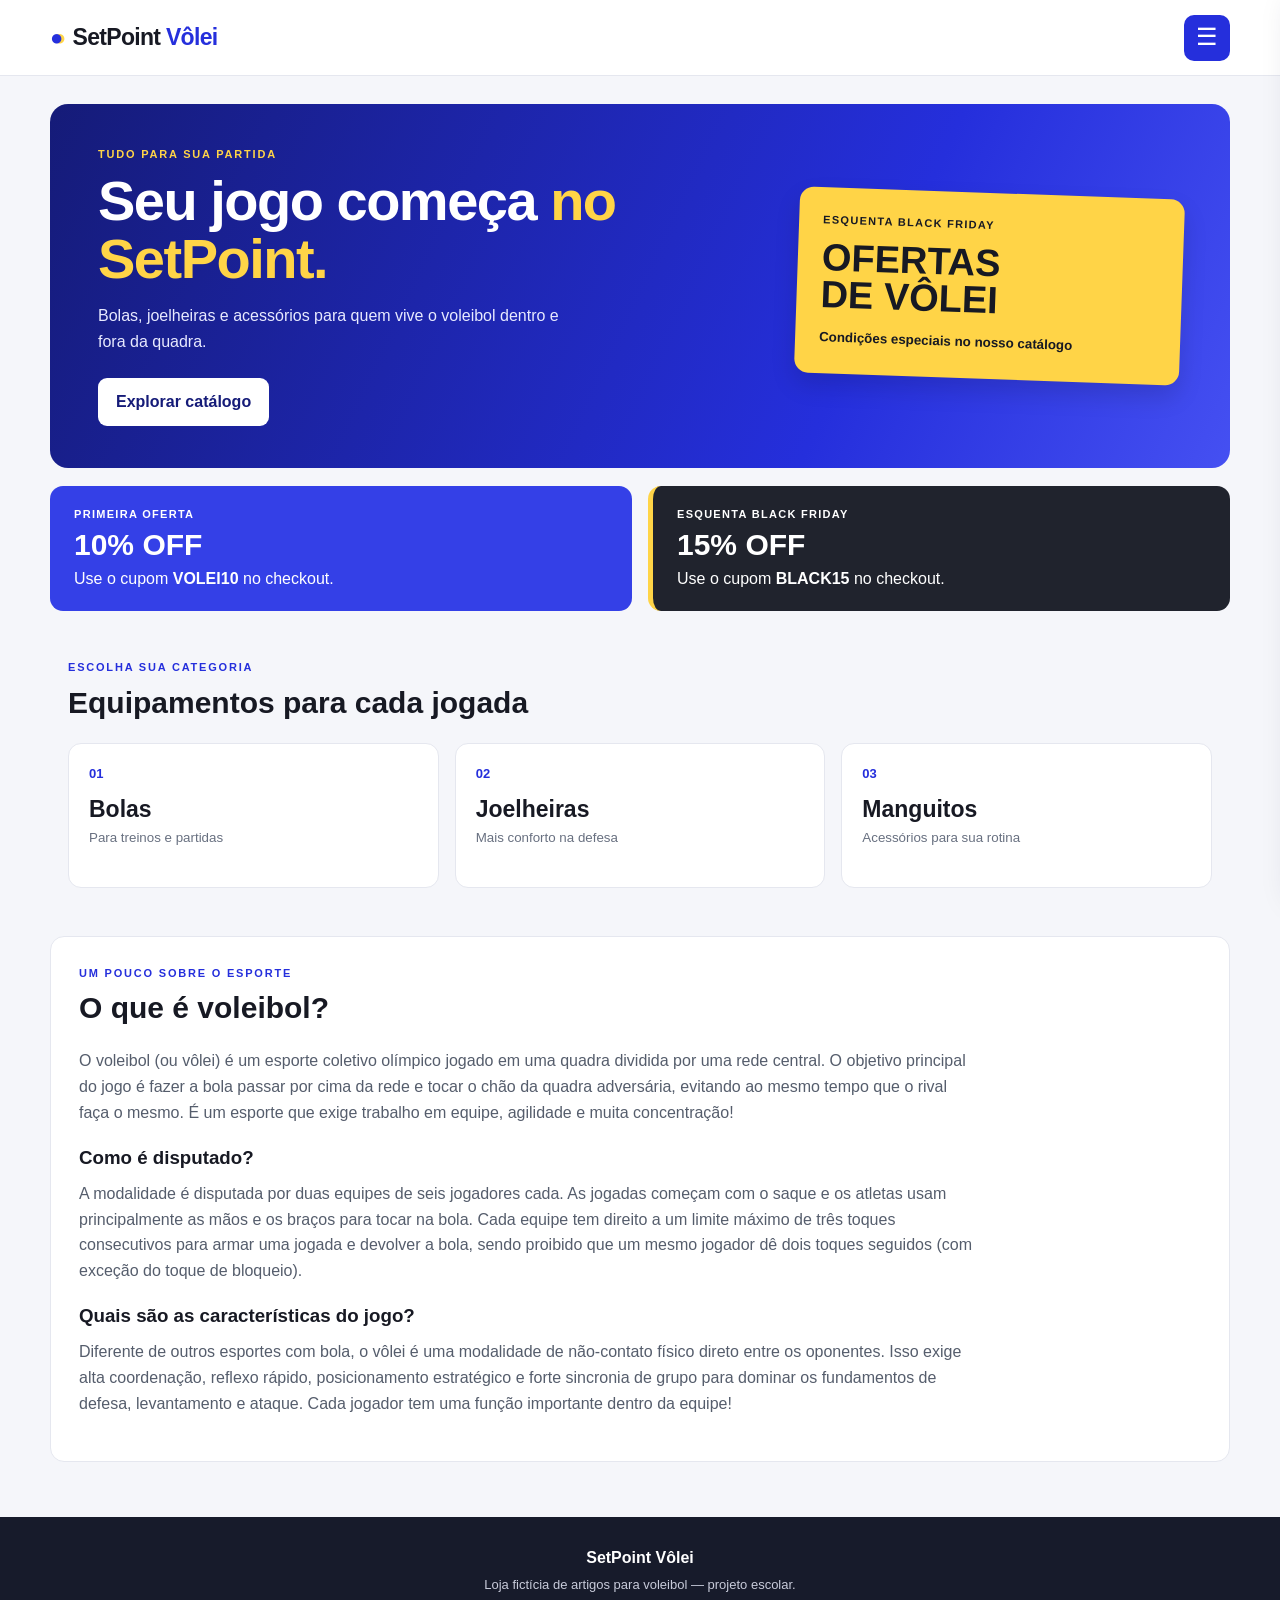
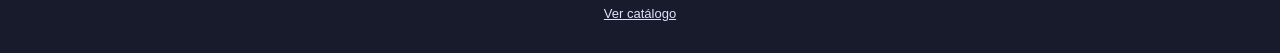
==== index.html @ eaafa92f "Add files via upload" ====
<!DOCTYPE html>
<html lang="pt-BR">
<head>
  <meta charset="UTF-8">
  <meta name="viewport" content="width=device-width, initial-scale=1.0">
  <meta name="theme-color" content="#2029d8">
  <title>Página Inicial | SetPoint Vôlei</title>
  <link rel="stylesheet" href="style.css">
  <script src="js.js" defer></script>
  
</head>
<body>

<header class="site-header">
  <a class="marca" href="index.html"><span class="marca-bola">●</span><span>SetPoint <b>Vôlei</b></span></a>
  <button class="botao-menu-abrir" type="button" onclick="showSidebar()" aria-label="Abrir menu">☰</button>
  <nav class="sidebar" id="mySidebar" aria-label="Menu principal">
    <button class="botao-menu" type="button" onclick="hideSidebar()" aria-label="Fechar menu">✕</button>
    <ul class="elementos-menu">
      <li><a href="index.html">Página Inicial</a></li>
      <li><a href="produtos.html">Destaques</a></li>
      <li><a href="catalogo.html">Catálogo</a></li>
      <li><a href="carrinho.html">Carrinho <span id="contador-carrinho" class="contador-carrinho">0</span></a></li>
      <li><a href="cadastro.html">Cadastro</a></li>
      <li><a href="login.html">Login</a></li>
      <li><a href="perfil.html">Perfil</a></li>
      <li><a href="emprestimos.html">Empréstimos</a></li>
    </ul>
  </nav>
  <div class="overlay" id="overlay" onclick="hideSidebar()"></div>
</header>


<main>
  <section class="hero">
    <div class="hero-texto">
      <span class="etiqueta">TUDO PARA SUA PARTIDA</span>
      <h1>Seu jogo começa <span>no SetPoint.</span></h1>
      <p>Bolas, joelheiras e acessórios para quem vive o voleibol dentro e fora da quadra.</p>
      <a class="botao botao-claro" href="catalogo.html">Explorar catálogo</a>
    </div>
    <div class="hero-destaque">
      <span>ESQUENTA BLACK FRIDAY</span>
      <strong>OFERTAS<br>DE VÔLEI</strong>
      <small>Condições especiais no nosso catálogo</small>
    </div>
  </section>

  <section class="faixa-cupons" aria-label="Cupons de desconto">
    <article class="cupom-card cupom-azul">
      <span>PRIMEIRA OFERTA</span><strong>10% OFF</strong>
      <p>Use o cupom <b>VOLEI10</b> no checkout.</p>
    </article>
    <article class="cupom-card cupom-escuro">
      <span>ESQUENTA BLACK FRIDAY</span><strong>15% OFF</strong>
      <p>Use o cupom <b>BLACK15</b> no checkout.</p>
    </article>
  </section>

  <section class="secao-home">
    <div class="titulo-secao"><span>ESCOLHA SUA CATEGORIA</span><h2>Equipamentos para cada jogada</h2></div>
    <div class="categorias-home">
      <a class="categoria-home" href="catalogo.html#bolas"><b>01</b><span>Bolas</span><small>Para treinos e partidas</small></a>
      <a class="categoria-home" href="catalogo.html#joelheiras"><b>02</b><span>Joelheiras</span><small>Mais conforto na defesa</small></a>
      <a class="categoria-home" href="catalogo.html#manguitos"><b>03</b><span>Manguitos</span><small>Acessórios para sua rotina</small></a>
    </div>
  </section>

  <section class="secao-home sobre-volei">
    <div class="titulo-secao"><span>UM POUCO SOBRE O ESPORTE</span><h2>O que é voleibol?</h2></div>
    <p>O voleibol (ou vôlei) é um esporte coletivo olímpico jogado em uma quadra dividida por uma rede central. O objetivo principal do jogo é fazer a bola passar por cima da rede e tocar o chão da quadra adversária, evitando ao mesmo tempo que o rival faça o mesmo. É um esporte que exige trabalho em equipe, agilidade e muita concentração!</p>
    <h3>Como é disputado?</h3>
    <p>A modalidade é disputada por duas equipes de seis jogadores cada. As jogadas começam com o saque e os atletas usam principalmente as mãos e os braços para tocar na bola. Cada equipe tem direito a um limite máximo de três toques consecutivos para armar uma jogada e devolver a bola, sendo proibido que um mesmo jogador dê dois toques seguidos (com exceção do toque de bloqueio).</p>
    <h3>Quais são as características do jogo?</h3>
    <p>Diferente de outros esportes com bola, o vôlei é uma modalidade de não-contato físico direto entre os oponentes. Isso exige alta coordenação, reflexo rápido, posicionamento estratégico e forte sincronia de grupo para dominar os fundamentos de defesa, levantamento e ataque. Cada jogador tem uma função importante dentro da equipe!</p>
  </section>
</main>


<footer class="rodape">
  <strong>SetPoint Vôlei</strong>
  <p>Loja fictícia de artigos para voleibol — projeto escolar.</p>
  <a href="catalogo.html">Ver catálogo</a>
</footer>


</body>
</html>
---- style.css ----
/* SetPoint Vôlei — visual simples, esportivo e responsivo */
:root {
  --azul: #252fdc;
  --azul-escuro: #151b78;
  --azul-claro: #edf0ff;
  --preto: #171923;
  --cinza: #687080;
  --fundo: #f5f6fa;
  --branco: #fff;
  --amarelo: #ffd447;
  --borda: #e5e7ef;
}
* { box-sizing: border-box; margin: 0; padding: 0; }
html { scroll-behavior: smooth; }
body {
  font-family: Arial, Helvetica, sans-serif;
  color: var(--preto);
  background: var(--fundo);
  line-height: 1.6;
  min-height: 100vh;
}
a { color: var(--azul); }
button, input { font: inherit; }
.site-header {
  min-height: 76px; padding: 12px max(24px, calc((100% - 1180px)/2));
  display: flex; align-items: center; justify-content: space-between;
  background: var(--branco); border-bottom: 1px solid var(--borda);
  position: relative; z-index: 5;
}
.marca { display: inline-flex; gap: 10px; align-items: center; text-decoration: none; color: var(--preto); font-size: 23px; font-weight: 800; letter-spacing: -.7px; }
.marca b { color: var(--azul); }
.marca-bola { color: var(--azul); font-size: 22px; text-shadow: 3px 0 var(--amarelo); }
.botao-menu-abrir {
  border: 0; background: var(--azul); color: white; border-radius: 10px; width: 46px; height: 46px;
  font-size: 24px; cursor: pointer;
}
.sidebar {
  position: fixed; top: 0; right: -330px; width: 310px; height: 100vh; background: white;
  z-index: 20; padding: 18px 16px; box-shadow: -8px 0 30px #10143a22;
  transition: right .25s ease; overflow-y: auto;
}
.sidebar.active { right: 0; }
.botao-menu { display: block; margin-left: auto; border: 0; background: transparent; font-size: 30px; cursor: pointer; color: var(--preto); }
.elementos-menu { list-style: none; display: grid; gap: 7px; margin-top: 24px; }
.elementos-menu a { display: block; padding: 12px 14px; border-radius: 9px; color: var(--preto); text-decoration: none; font-weight: 600; }
.elementos-menu a:hover { background: var(--azul-claro); color: var(--azul); }
.contador-carrinho { display: inline-grid; place-items: center; min-width: 22px; height: 22px; margin-left: 5px; border-radius: 20px; background: var(--amarelo); color: var(--preto); font-size: 12px; }
.overlay { display: none; position: fixed; inset: 0; z-index: 15; background: #10132380; }
.overlay.active { display: block; }
main { padding-bottom: 55px; }
.hero {
  max-width: 1180px; margin: 28px auto 0; border-radius: 18px; overflow: hidden;
  min-height: 330px; padding: 42px 48px; color: white; display: grid;
  grid-template-columns: 1.4fr .8fr; gap: 25px; align-items: center;
  background: linear-gradient(115deg, #151b78 0%, #252fdc 68%, #4550f2 100%);
}
.hero-texto { max-width: 600px; }
.etiqueta, .titulo-secao > span, .titulo-pagina > span { display: block; color: var(--azul); font-size: 11px; font-weight: 800; letter-spacing: 1.8px; margin-bottom: 8px; }
.hero .etiqueta { color: var(--amarelo); }
.hero h1 { font-size: clamp(34px, 5vw, 56px); line-height: 1.05; margin-bottom: 14px; letter-spacing: -1.5px; }
.hero h1 span { color: var(--amarelo); }
.hero p { max-width: 480px; color: #e8eaff; margin-bottom: 24px; }
.hero-destaque { background: var(--amarelo); color: var(--preto); padding: 24px; border-radius: 14px; transform: rotate(2deg); box-shadow: 0 12px 25px #0002; }
.hero-destaque span, .cupom-card span { display: block; font-size: 11px; font-weight: 800; letter-spacing: 1.3px; }
.hero-destaque strong { display: block; font-size: 38px; line-height: .98; margin: 10px 0; }
.hero-destaque small { font-weight: 600; }
.botao { display: inline-flex; align-items: center; justify-content: center; border: 0; border-radius: 9px; padding: 11px 18px; font-weight: 700; text-decoration: none; cursor: pointer; transition: .2s; }
.botao:hover { transform: translateY(-1px); filter: brightness(.96); }
.botao-principal { background: var(--azul); color: white; }
.botao-claro { background: white; color: var(--azul-escuro); }
.botao-secundario { background: #eceef4; color: #343847; }
.botao-largo { width: 100%; }
.faixa-cupons { max-width: 1180px; margin: 18px auto 0; display: grid; grid-template-columns: 1fr 1fr; gap: 16px; }
.cupom-card { padding: 20px 24px; border-radius: 13px; color: white; }
.cupom-card strong { display: block; font-size: 30px; line-height: 1.2; margin: 3px 0; }
.cupom-card p { margin: 0; color: inherit; }
.cupom-azul { background: #3440e7; }
.cupom-escuro { background: #20232d; border-left: 5px solid var(--amarelo); }
.secao-home, .pagina-padrao { max-width: 1180px; margin: 48px auto 0; padding: 0 18px; }
.titulo-secao, .titulo-pagina { margin-bottom: 22px; }
.titulo-secao h2, .titulo-pagina h1 { font-size: 30px; line-height: 1.2; }
.titulo-pagina { text-align: center; margin-bottom: 32px; }
.titulo-pagina p { color: var(--cinza); margin-top: 8px; }
.categorias-home { display: grid; grid-template-columns: repeat(3, 1fr); gap: 16px; }
.categoria-home { min-height: 145px; padding: 20px; display: flex; flex-direction: column; background: white; border: 1px solid var(--borda); border-radius: 13px; text-decoration: none; color: var(--preto); }
.categoria-home b { color: var(--azul); font-size: 13px; }
.categoria-home span { font-size: 23px; font-weight: 800; margin-top: 6px; }
.categoria-home small { color: var(--cinza); }
.sobre-volei { background: white; border: 1px solid var(--borda); border-radius: 14px; padding: 28px; }
.sobre-volei p { color: #555d6c; margin: 8px 0 17px; max-width: 900px; }
.sobre-volei h3 { margin-top: 18px; }
.banner-cupom { background: linear-gradient(105deg, #181e80, #303be6); color: white; padding: 25px 30px; border-radius: 15px; display: flex; align-items: center; justify-content: space-between; gap: 20px; margin-bottom: 38px; }
.banner-cupom span { color: var(--amarelo); font-size: 11px; font-weight: 800; letter-spacing: 1.5px; }
.banner-cupom h1 { font-size: 28px; margin: 3px 0; }
.banner-cupom p { color: #e7e9ff; }
.categoria-catalogo { margin: 42px 0; scroll-margin-top: 20px; }
.categoria-catalogo .titulo-secao { border-left: 4px solid var(--azul); padding-left: 14px; }
.container-produtos { display: grid; grid-template-columns: repeat(4, minmax(0, 1fr)); gap: 18px; }
.card-produto { background: white; border: 1px solid var(--borda); border-radius: 13px; padding: 15px; min-width: 0; display: flex; flex-direction: column; box-shadow: 0 3px 12px #161b3910; }
.imagem-produto { height: 165px; display: grid; place-items: center; margin-bottom: 10px; }
.imagem-produto img { width: 100%; height: 100%; object-fit: contain; }
.categoria-mini { color: var(--azul); text-transform: uppercase; font-size: 10px; letter-spacing: 1.1px; font-weight: 800; }
.nome-produto { font-size: 16px; line-height: 1.3; min-height: 42px; margin: 5px 0; }
.preco { color: #d33a48; font-size: 18px; font-weight: 800; margin: 5px 0 12px; }
.acoes-produto { display: flex; align-items: center; gap: 12px; margin-top: auto; flex-wrap: wrap; }
.acoes-produto .botao { flex: 1; }
.link-loja { font-size: 12px; font-weight: 700; text-decoration: none; }
.centralizado { text-align: center; margin-top: 30px; }
.formulario, .painel-perfil, .painel-carrinho, .painel-checkout { max-width: 760px; margin: 0 auto; padding: 28px; background: white; border: 1px solid var(--borda); border-radius: 15px; box-shadow: 0 4px 18px #161b390c; }
.formulario { max-width: 520px; }
.formulario .titulo-pagina { margin-bottom: 25px; }
.grupo-form { margin-bottom: 17px; }
.grupo-form label, .campo-cupom label { display: block; font-weight: 700; margin-bottom: 6px; }
.grupo-form input, .campo-cupom input { width: 100%; padding: 12px 13px; border: 1px solid #ccd0dc; border-radius: 8px; background: white; }
.grupo-form input:focus, .campo-cupom input:focus { outline: 2px solid #b8bdff; border-color: var(--azul); }
.texto-form { text-align: center; margin: 18px 0 0; }
.aviso-simulado { color: #7a8190; font-size: 12px; margin-top: 15px; }
.mensagem-form { margin-top: 10px; font-weight: 700; color: var(--azul); }
.mensagem-form.erro { color: #b42332; }
.mensagem-form.sucesso { color: #167447; }
.info-perfil { padding: 14px 0; border-bottom: 1px solid var(--borda); display: flex; justify-content: space-between; gap: 16px; }
.info-perfil span { color: var(--cinza); }
.painel-perfil .botao { margin-top: 20px; }
.painel-carrinho { max-width: 900px; }
.item-carrinho { display: flex; align-items: center; gap: 18px; padding: 16px 0; border-bottom: 1px solid var(--borda); }
.item-carrinho img { width: 82px; height: 82px; object-fit: contain; }
.item-carrinho-info { flex: 1; }
.item-carrinho-info h3 { font-size: 16px; }
.item-carrinho-info p { color: var(--cinza); font-size: 13px; }
.controle-quantidade { display: inline-flex; align-items: center; gap: 10px; margin-top: 7px; }
.controle-quantidade button { width: 27px; height: 27px; border: 1px solid var(--borda); background: var(--azul-claro); border-radius: 6px; cursor: pointer; }
.item-carrinho-final { display: grid; gap: 7px; text-align: right; }
.link-remover { color: #c02c3b; background: none; border: 0; cursor: pointer; font-size: 12px; text-decoration: underline; }
.resumo-carrinho { max-width: 360px; margin: 22px 0 0 auto; }
.linha-total { display: flex; justify-content: space-between; margin-bottom: 10px; }
.resumo-carrinho .botao { width: 100%; margin-top: 9px; }
.desativado { opacity: .4; pointer-events: none; }
.carrinho-vazio { text-align: center; padding: 25px 10px; }
.carrinho-vazio p { color: var(--cinza); margin: 8px 0 18px; }
.checkout-layout { max-width: 700px; margin: auto; }
.painel-checkout h2 { margin-bottom: 15px; }
.item-resumo, .valores-checkout p { display: flex; justify-content: space-between; gap: 16px; padding: 9px 0; border-bottom: 1px solid var(--borda); }
.campo-cupom { margin: 22px 0; padding: 17px; background: #f7f7ff; border-radius: 10px; }
.linha-cupom { display: flex; gap: 8px; }
.linha-cupom input { min-width: 0; flex: 1; }
.campo-cupom small { color: var(--cinza); display: block; margin-top: 8px; }
.total-final { font-size: 20px; font-weight: 800; color: var(--azul); }
.valores-checkout { margin-bottom: 20px; }
.pedido-sucesso { text-align: center; padding: 20px 5px; }
.pedido-sucesso p { margin: 12px 0; }
.selo-sucesso { display: inline-grid; place-items: center; width: 54px; height: 54px; background: #e4f7ed; color: #167447; border-radius: 50%; font-size: 28px; }
.aviso-simulado { line-height: 1.5; }
.detalhe-produto { max-width: 900px; margin: auto; background: white; padding: 28px; border: 1px solid var(--borda); border-radius: 15px; display: grid; grid-template-columns: minmax(220px, .9fr) 1.1fr; gap: 32px; align-items: center; }
.imagem-detalhe { width: 100%; max-height: 360px; object-fit: contain; }
.info-detalhe h1 { font-size: 30px; margin: 7px 0; }
.info-detalhe p { color: var(--cinza); margin: 10px 0 18px; }
.preco-detalhe { color: #d33a48 !important; font-size: 26px; font-weight: 800; }
.link-detalhe { display: inline-block; margin-left: 12px; }
.voltar { max-width: 900px; margin: 0 auto 14px; }
.rodape { background: #171b2b; color: white; padding: 28px 20px; text-align: center; }
.rodape p { color: #c8cbda; font-size: 13px; margin: 4px 0; }
.rodape a { color: #dfe2ff; font-size: 13px; }
@media (max-width: 900px) {
  .hero, .faixa-cupons, .secao-home, .pagina-padrao { margin-left: 18px; margin-right: 18px; }
  .container-produtos { grid-template-columns: repeat(2, minmax(0, 1fr)); }
  .hero { grid-template-columns: 1fr 250px; padding: 32px; }
}
@media (max-width: 620px) {
  .site-header { padding: 10px 16px; }
  .hero { margin-top: 14px; grid-template-columns: 1fr; padding: 26px 22px; }
  .hero-destaque { max-width: 290px; }
  .faixa-cupons, .categorias-home { grid-template-columns: 1fr; }
  .faixa-cupons, .secao-home, .pagina-padrao { margin-top: 28px; }
  .banner-cupom { align-items: flex-start; flex-direction: column; padding: 22px; }
  .banner-cupom h1 { font-size: 23px; }
  .container-produtos { grid-template-columns: 1fr 1fr; gap: 10px; }
  .card-produto { padding: 10px; }
  .imagem-produto { height: 120px; }
  .nome-produto { font-size: 14px; }
  .acoes-produto .botao { width: 100%; }
  .formulario, .painel-perfil, .painel-carrinho, .painel-checkout { padding: 20px 16px; }
  .item-carrinho { gap: 10px; flex-wrap: wrap; }
  .item-carrinho img { width: 62px; height: 62px; }
  .item-carrinho-final { margin-left: auto; }
  .detalhe-produto { grid-template-columns: 1fr; padding: 20px; }
  .info-perfil { flex-direction: column; gap: 2px; }
}

.cartao-emprestimo { padding: 18px 0; border-bottom: 1px solid var(--borda); }
.cartao-emprestimo h2 { font-size: 18px; margin-bottom: 8px; }
.cartao-emprestimo p { margin: 4px 0; color: var(--cinza); }
.status-emprestimo { display: inline-block; margin-top: 9px; padding: 5px 10px; border-radius: 20px; background: #fff2cb; color: #755500; font-size: 12px; font-weight: 700; }
.status-emprestimo.concluido { background: #e9ebf0; color: #52596a; }
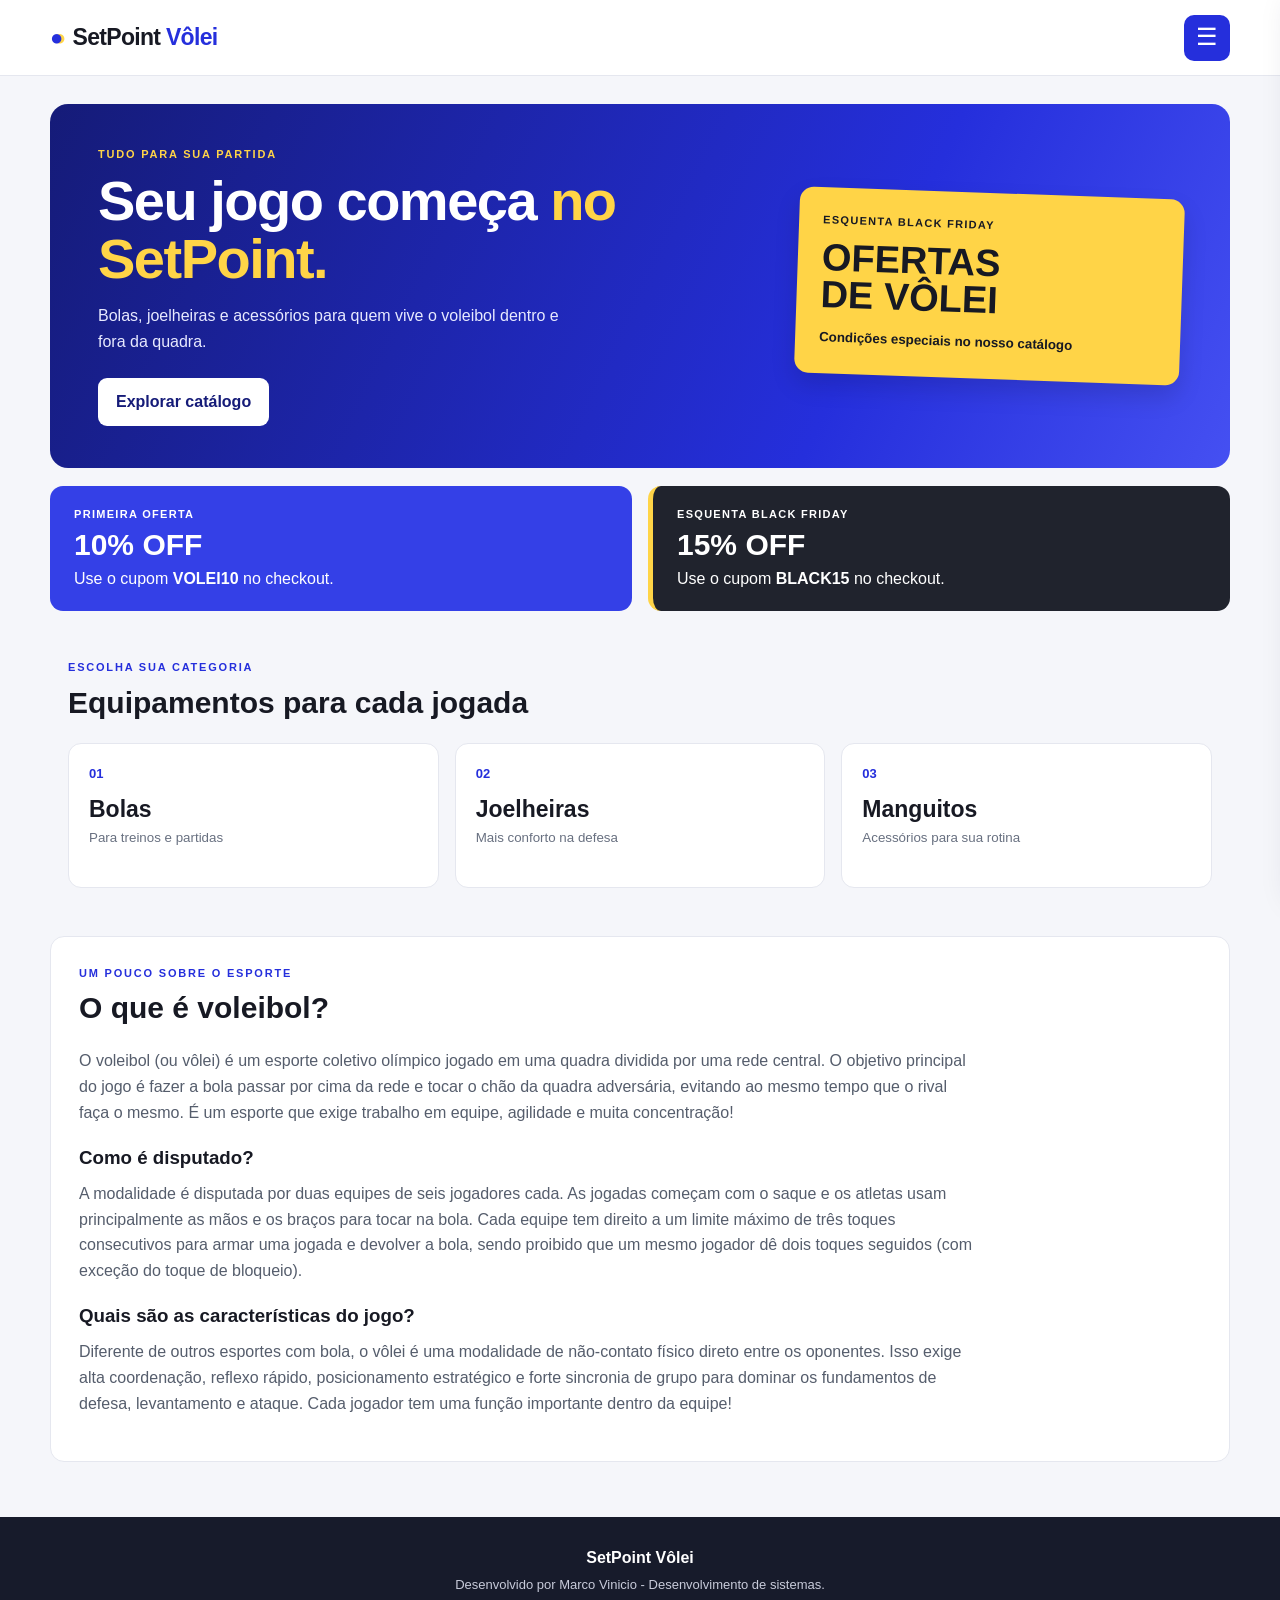
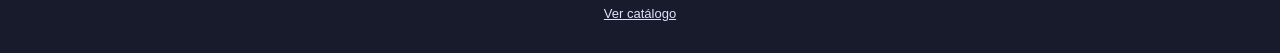
==== commit 39ac06a2: "Update index.html" ====
--- a/index.html
+++ b/index.html
@@ -79,7 +79,7 @@
 
 <footer class="rodape">
   <strong>SetPoint Vôlei</strong>
-  <p>Loja fictícia de artigos para voleibol — projeto escolar.</p>
+  <p>Desenvolvido por Marco Vinicio - Desenvolvimento de sistemas.</p>
   <a href="catalogo.html">Ver catálogo</a>
 </footer>
 
